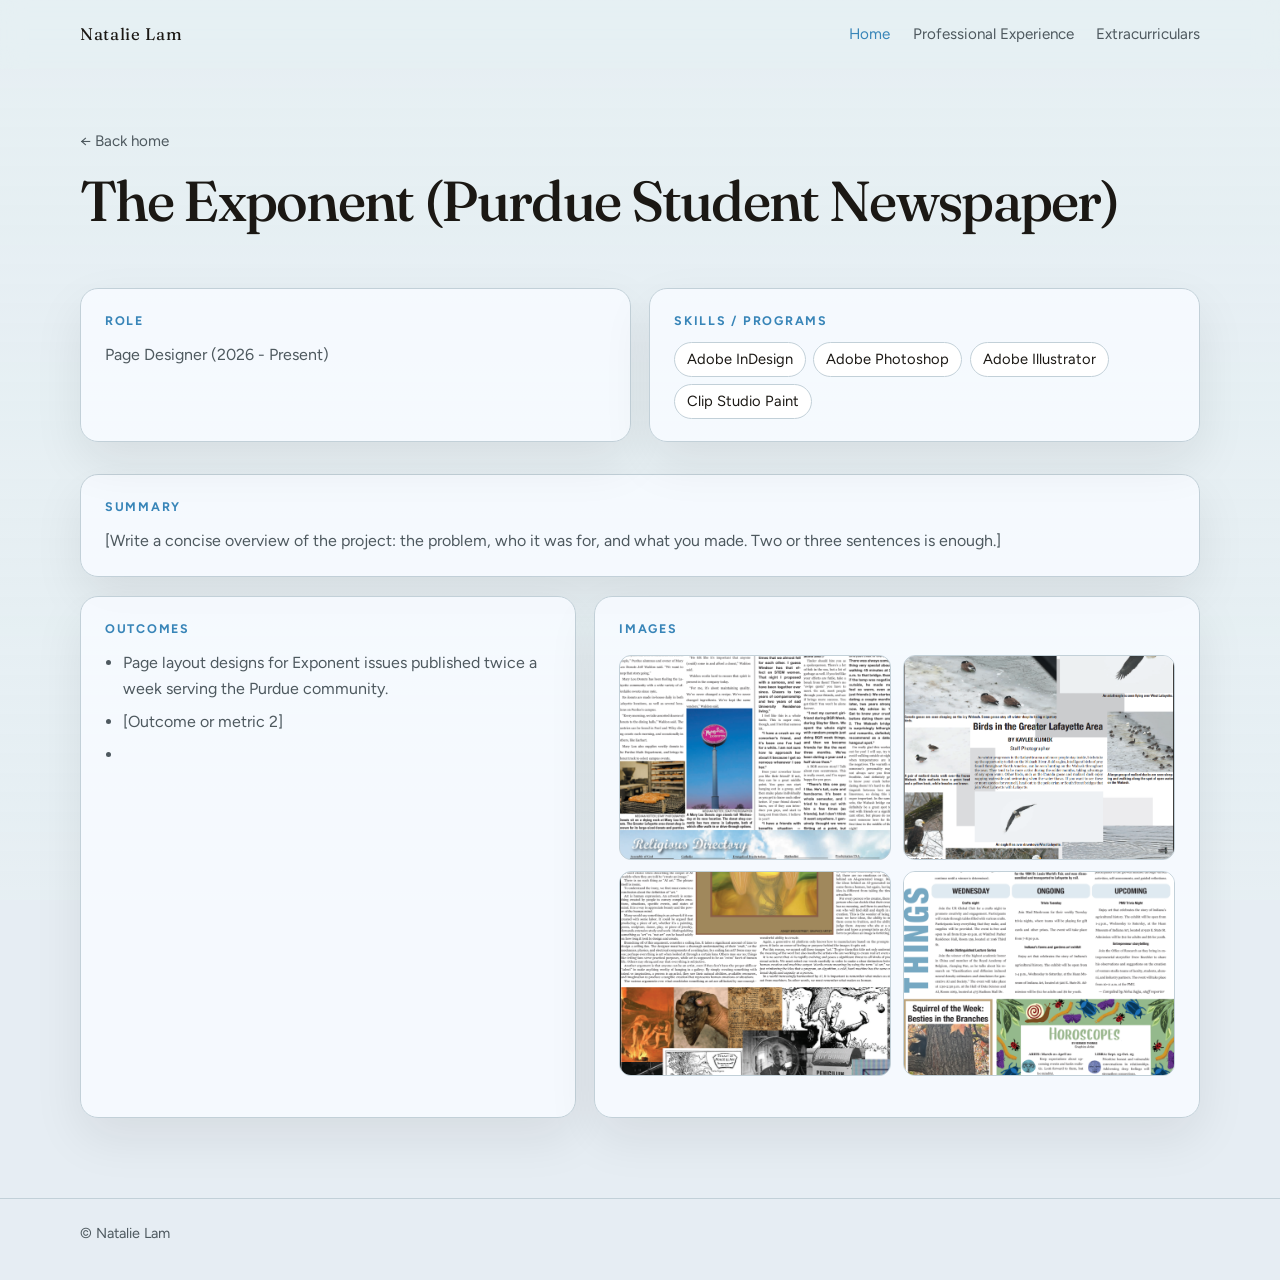
==== HTML/exponent-designer.html @ a299eed5 "filling in stuff" ====
<!DOCTYPE html>
<html lang="en">
<head>
  <meta charset="UTF-8">
  <meta name="viewport" content="width=device-width, initial-scale=1.0">
  <!-- 1. Change the browser tab title -->
  <title>The Exponent — Portfolio</title>
  <link rel="preconnect" href="https://fonts.googleapis.com">
  <link rel="preconnect" href="https://fonts.gstatic.com" crossorigin>
  <link href="https://fonts.googleapis.com/css2?family=Figtree:wght@400;500;600&family=Fraunces:opsz,wght@9..144,500;9..144,600&display=swap" rel="stylesheet">
  <link rel="stylesheet" href="../CSS/style.css">
</head>
<!-- 2. Add a background image: style="--page-bg: url('../Images/your-background.jpg');" -->
<body style="--page-bg: none;">
  <a class="skip-link" href="#main">Skip to content</a>

  <header class="site-header">
    <div class="wrap header-inner">
      <a class="wordmark" href="index.html">Natalie Lam</a>
      <button class="nav-toggle" type="button" aria-expanded="false" aria-controls="site-nav">Menu</button>
      <nav id="site-nav" class="site-nav" aria-label="Primary">
        <a href="../index.html" aria-current="page">Home</a>
        <a href="../#work">Professional Experience</a>
        <a href="../#extracurriculars">Extracurriculars</a>
      </nav>
    </div>
  </header>

  <main id="main" class="page">
    <div class="wrap">
      <article>
        <header class="project-hero">
          <a class="back-link" href="../index.html">← Back home</a>
          <!-- 3. Project name -->
          <h1 class="project-title">The Exponent (Purdue Student Newspaper)</h1>
        </header>

        <section class="meta-row" aria-label="Role and skills">
          <div class="meta-card">
            <h2>Role</h2>
            <!-- 4. Your role / team -->
            <p>Page Designer (2026 - Present)</p>
          </div>
          <div class="meta-card">
            <h2>Skills / programs</h2>
            <!-- 5. Add or remove skill chips -->
            <ul class="skills">
              <li>Adobe InDesign</li>
              <li>Adobe Photoshop</li>
              <li>Adobe Illustrator</li>
              <li>Clip Studio Paint</li>
            </ul>
          </div>
        </section>

        <section class="content-block" aria-labelledby="summary-heading">
          <h2 id="summary-heading">Summary</h2>
          <!-- 6. Project summary -->
          <p>
            [Write a concise overview of the project: the problem, who it was for,
            and what you made. Two or three sentences is enough.]
          </p>
        </section>

        <div class="project-lower">
          <section class="content-block" aria-labelledby="outcomes-heading">
            <h2 id="outcomes-heading">Outcomes</h2>
            <!-- 7. Results, impact, or what you learned -->
            <ul class="outcomes">
              <li>Page layout designs for Exponent issues published twice a week serving the Purdue community.</li>
              <li>[Outcome or metric 2]</li>
              <li></li>
            </ul>
            <!-- 8. Link buttons — replace href, or delete a button you do not need -->
            <!-- <div class="outcome-links" style="margin-top: 1.1rem;">
              <a class="btn" href="#" target="_blank" rel="noopener noreferrer">View prototype</a>
              <a class="btn secondary" href="#" target="_blank" rel="noopener noreferrer">Related document</a>
            </div> -->
          </section>

          <section class="content-block" aria-labelledby="gallery-heading">
            <h2 id="gallery-heading">Images</h2>
            <!-- 9. Replace images; duplicate a <figure> to add more -->
            <div class="image-grid">
              <figure>
                <img src="../Images/exponent 1.png" alt="2026/2/12 issue page 2">
              </figure>
              <figure>
                <img src="../Images/exponent 2.png" alt="2026/2/19 issue page 9">
              </figure>
              <figure>
                <img src="../Images/exponent 3.png" alt="Rivet 2026/2/23 issue page 3">
              </figure>
              <figure>
                <img src="../Images/exponent 4.png" alt="2026/3/9 issue page 4">
              </figure>
            </div>
          </section>
        </div>

        <!-- <p class="hint">
          How to use this template: duplicate this file (for example,
          <code>my-project.html</code>), replace every <code>[bracketed]</code> note,
          then link that file from a card on the home page.
        </p> -->
      </article>
    </div>
  </main>

  <footer class="site-footer">
    <div class="wrap">© Natalie Lam</div>
  </footer>

  <script src="../JS/javascript.js"></script>
</body>
</html>
---- CSS/style.css ----
/* ============================================================
   Portfolio styles — edit the :root tokens to restyle the site.
   Background image: set --page-bg on <body>, e.g.
   style="--page-bg: url('Images/your-background.jpg');"
   ============================================================ */

:root {
  --bg: #e6edf3;
  --paper: rgba(247, 251, 255, 0.88);
  --ink: #1b1814;
  --muted: #4e595f;
  --accent: #3885b8;
  --accent-soft: #ccdfea;
  --line: #c2d0d8;
  --shadow: 0 20px 50px rgba(20, 24, 27, 0.08);
  --radius: 18px;
  --max: 1120px;
  --page-bg: none;
  --ease: 0.35s cubic-bezier(0.22, 1, 0.36, 1);
  --serif: "Fraunces", "Iowan Old Style", Georgia, serif;
  --sans: "Figtree", "Segoe UI", sans-serif;
}

*,
*::before,
*::after {
  box-sizing: border-box;
}

html {
  scroll-behavior: smooth;
}

body {
  margin: 0;
  min-height: 100vh;
  font-family: var(--sans);
  color: var(--ink);
  background-color: var(--bg);
  line-height: 1.6;
}

body::before {
  content: "";
  position: fixed;
  inset: 0;
  z-index: -2;
  background-color: var(--bg);
  background-image: var(--page-bg);
  background-size: cover;
  background-position: center;
  background-attachment: fixed;
}

body::after {
  content: "";
  position: fixed;
  inset: 0;
  z-index: -1;
  background: linear-gradient(180deg, rgba(230, 240, 243, 0.72), rgba(230, 239, 243, 0.9));
  pointer-events: none;
}

img {
  max-width: 100%;
  display: block;
}

a {
  color: inherit;
}

.skip-link {
  position: absolute;
  left: 1rem;
  top: -4rem;
  padding: 0.6rem 0.9rem;
  background: var(--ink);
  color: #fff;
  z-index: 20;
}

.skip-link:focus {
  top: 1rem;
}

.wrap {
  width: min(var(--max), calc(100% - 3.5rem));
  margin: 0 auto;
}

.site-header {
  position: sticky;
  top: 0;
  z-index: 10;
  backdrop-filter: blur(12px);
  background: rgba(230, 240, 243, 0.78);
  border-bottom: 1px solid transparent;
}

.site-header.is-scrolled {
  border-bottom-color: var(--line);
}

.header-inner {
  display: flex;
  align-items: center;
  justify-content: space-between;
  min-height: 4.25rem;
  gap: 1rem;
}

.wordmark {
  font-family: var(--serif);
  font-size: 1.05rem;
  letter-spacing: 0.04em;
  text-decoration: none;
}

.nav-toggle {
  display: none;
  border: 1px solid var(--line);
  background: var(--paper);
  border-radius: 999px;
  padding: 0.45rem 0.85rem;
  font: inherit;
  cursor: pointer;
}

.site-nav {
  display: flex;
  gap: 1.4rem;
}

.site-nav a {
  text-decoration: none;
  font-size: 0.95rem;
  color: var(--muted);
  transition: color var(--ease);
}

.site-nav a:hover,
.site-nav a[aria-current="page"] {
  color: var(--accent);
}

.page {
  padding: 2.5rem 0 5rem;
}

/* ---------- Home intro ---------- */

.intro {
  display: grid;
  grid-template-columns: minmax(0, 1.15fr) minmax(260px, 0.85fr);
  gap: 3rem;
  align-items: start;
  padding: 1.5rem 0 3.5rem;
}

.intro-copy {
  background: var(--paper);
  border: 1px solid var(--line);
  border-radius: var(--radius);
  padding: 2.2rem 2.3rem 2.4rem;
  box-shadow: var(--shadow);
}

.identity {
  display: flex;
  flex-wrap: wrap;
  align-items: center;
  gap: 1rem 1.25rem;
  margin-bottom: 1.35rem;
}

.page-title {
  margin: 0;
  font-family: var(--serif);
  font-size: clamp(2.4rem, 4vw, 4.1rem);
  font-weight: 500;
  line-height: 1.05;
  letter-spacing: -0.03em;
}

.contact-row {
  display: flex;
  flex-wrap: wrap;
  gap: 0.55rem;
}

.contact-btn {
  width: 2.55rem;
  height: 2.55rem;
  display: grid;
  place-items: center;
  border-radius: 999px;
  border: 1px solid var(--line);
  background: #fff;
  color: var(--ink);
  text-decoration: none;
  transition: background var(--ease), color var(--ease), transform var(--ease);
}

.contact-btn:hover,
.contact-btn:focus-visible {
  background: var(--accent);
  color: #fff;
  transform: translateY(-2px);
}

.contact-btn svg {
  width: 1.1rem;
  height: 1.1rem;
}

.bio {
  margin: 0;
  color: var(--muted);
  font-size: 1.05rem;
  max-width: 40rem;
}

.headshot {
  margin: 0;
  overflow: hidden;
  border-radius: var(--radius);
  border: 1px solid var(--line);
  box-shadow: var(--shadow);
  background: #c6d6dd;
}

.headshot img {
  width: 100%;
  height: 100%;
  object-fit: cover;
  aspect-ratio: 4 / 5;
}

/* ---------- Project lists ---------- */

.section {
  padding: 1.25rem 0 2.5rem;
}

.section-heading {
  margin: 0 0 1.4rem;
  font-family: var(--serif);
  font-size: clamp(1.8rem, 3vw, 2.5rem);
  font-weight: 500;
}

.project-list {
  list-style: none;
  margin: 0;
  padding: 0;
  display: grid;
  gap: 1.15rem;
}

.project-card {
  display: grid;
  grid-template-columns: minmax(0, 1.05fr) minmax(220px, 0.95fr);
  gap: 1.5rem;
  align-items: center;
  text-decoration: none;
  color: var(--ink);
  background: var(--paper);
  border: 1px solid var(--line);
  border-radius: var(--radius);
  padding: 1.15rem 1.2rem;
  box-shadow: var(--shadow);
  overflow: hidden;
  transition: color var(--ease), border-color var(--ease);
}

.project-copy h3 {
  margin: 0 0 0.45rem;
  font-family: var(--serif);
  font-size: 1.7rem;
  font-weight: 500;
  transition: color var(--ease);
}

.project-copy p {
  margin: 0;
  color: var(--muted);
  transition: color var(--ease);
}

.project-preview {
  overflow: hidden;
  border-radius: 12px;
  background: #c6d6dd;
}

.project-preview img {
  width: 100%;
  aspect-ratio: 16 / 10;
  object-fit: cover;
  transform: scale(1);
  transition: transform 0.45s cubic-bezier(0.22, 1, 0.36, 1);
}

.project-card:hover,
.project-card:focus-visible {
  border-color: var(--accent-soft);
}

.project-card:hover h3,
.project-card:hover p,
.project-card:focus-visible h3,
.project-card:focus-visible p {
  color: var(--accent);
}

.project-card:hover img,
.project-card:focus-visible img {
  transform: scale(1.08);
}

/* ---------- Project page ---------- */

.project-hero {
  padding: 1.2rem 0 2rem;
}

.back-link {
  display: inline-block;
  margin-bottom: 1.1rem;
  color: var(--muted);
  text-decoration: none;
  font-size: 0.95rem;
}

.back-link:hover {
  color: var(--accent);
}

.project-title {
  margin: 0;
  font-family: var(--serif);
  font-size: clamp(2.3rem, 4.4vw, 4.2rem);
  font-weight: 500;
  letter-spacing: -0.03em;
  line-height: 1.05;
}

.meta-row {
  display: grid;
  grid-template-columns: 1fr 1fr;
  gap: 1.15rem;
  margin: 1.6rem 0 2rem;
}

.meta-card,
.content-block {
  background: var(--paper);
  border: 1px solid var(--line);
  border-radius: var(--radius);
  padding: 1.4rem 1.5rem;
  box-shadow: var(--shadow);
}

.meta-card h2,
.content-block h2 {
  margin: 0 0 0.7rem;
  font-size: 0.78rem;
  letter-spacing: 0.14em;
  text-transform: uppercase;
  color: var(--accent);
}

.meta-card p,
.content-block p {
  margin: 0;
  color: var(--muted);
}

.skills {
  display: flex;
  flex-wrap: wrap;
  gap: 0.45rem;
  margin: 0;
  padding: 0;
  list-style: none;
}

.skills li {
  border: 1px solid var(--line);
  background: #fff;
  border-radius: 999px;
  padding: 0.28rem 0.75rem;
  font-size: 0.92rem;
}

.project-lower {
  display: grid;
  grid-template-columns: minmax(0, 0.9fr) minmax(0, 1.1fr);
  gap: 1.15rem;
  margin-top: 1.15rem;
}

.outcomes {
  margin: 0;
  padding-left: 1.1rem;
  color: var(--muted);
}

.outcomes li + li {
  margin-top: 0.45rem;
}

.image-grid {
  display: grid;
  grid-template-columns: 1fr 1fr;
  gap: 0.7rem;
  margin: 1rem 0 1.2rem;
}

.image-grid figure {
  margin: 0;
  overflow: hidden;
  border-radius: 12px;
  border: 1px solid var(--line);
  background: #c6d5dd;
}

.image-grid img {
  width: 100%;
  aspect-ratio: 4 / 3;
  object-fit: cover;
}

.outcome-links {
  display: flex;
  flex-wrap: wrap;
  gap: 0.6rem;
}

.btn {
  display: inline-flex;
  align-items: center;
  justify-content: center;
  text-decoration: none;
  border-radius: 999px;
  padding: 0.7rem 1.1rem;
  border: 1px solid var(--ink);
  background: var(--ink);
  color: #fff;
  font-size: 0.95rem;
  transition: background var(--ease), color var(--ease);
}

.btn.secondary {
  background: transparent;
  color: var(--ink);
}

.btn:hover,
.btn:focus-visible {
  background: var(--accent);
  border-color: var(--accent);
  color: #fff;
}

.hint {
  margin-top: 2rem;
  color: var(--muted);
  font-size: 0.88rem;
}

.site-footer {
  border-top: 1px solid var(--line);
  padding: 1.4rem 0 2.2rem;
  color: var(--muted);
  font-size: 0.9rem;
}

/* ---------- Mobile ---------- */

@media (max-width: 800px) {
  .wrap {
    width: min(var(--max), calc(100% - 1.5rem));
  }

  .nav-toggle {
    display: inline-flex;
  }

  .site-nav {
    display: none;
    position: absolute;
    right: 0.75rem;
    top: 3.8rem;
    flex-direction: column;
    gap: 0.85rem;
    padding: 1rem 1.15rem;
    background: #f8fdff;
    border: 1px solid var(--line);
    border-radius: 14px;
    box-shadow: var(--shadow);
  }

  .site-nav.is-open {
    display: flex;
  }

  .intro,
  .project-card,
  .meta-row,
  .project-lower {
    grid-template-columns: 1fr;
  }

  .intro {
    gap: 1.2rem;
    padding-top: 0.6rem;
  }

  .intro-copy {
    padding: 1.35rem 1.2rem 1.5rem;
  }

  .identity {
    flex-direction: column;
    align-items: flex-start;
  }

  .headshot {
    order: -1;
  }

  .image-grid {
    grid-template-columns: 1fr;
  }

  body::before {
    background-attachment: scroll;
  }
}
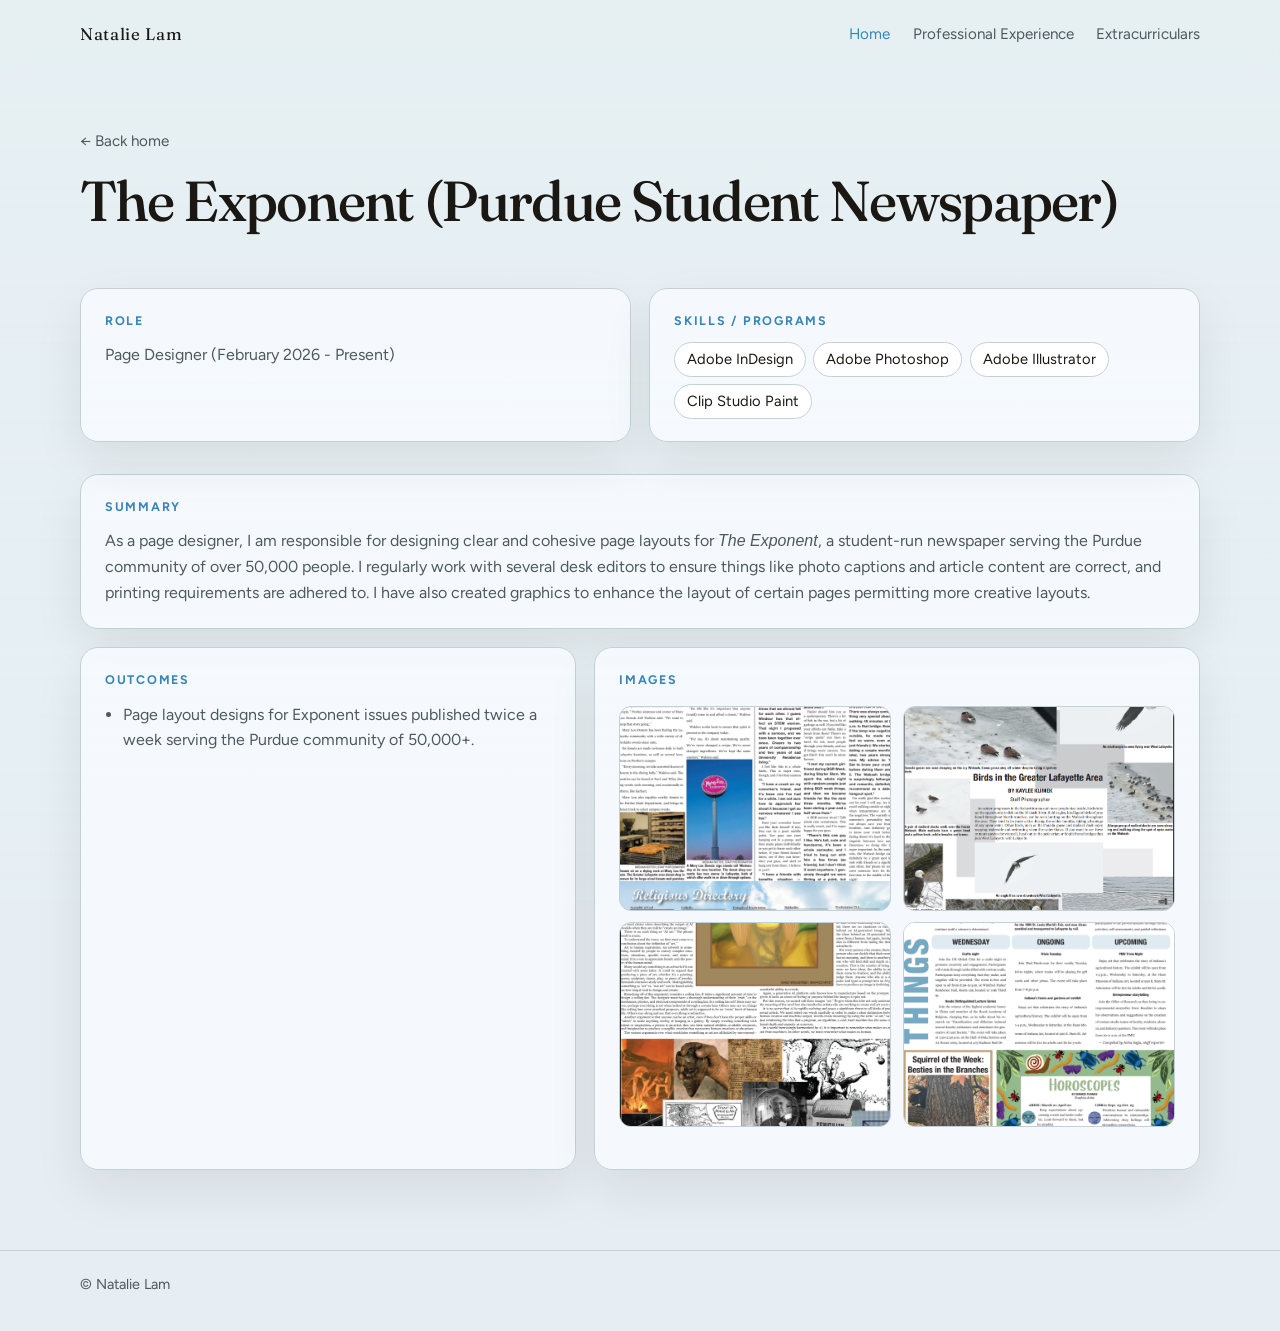
==== commit f595ce83: "filling content" ====
--- a/HTML/exponent-designer.html
+++ b/HTML/exponent-designer.html
@@ -16,7 +16,7 @@
 
   <header class="site-header">
     <div class="wrap header-inner">
-      <a class="wordmark" href="index.html">Natalie Lam</a>
+      <a class="wordmark" href="../index.html">Natalie Lam</a>
       <button class="nav-toggle" type="button" aria-expanded="false" aria-controls="site-nav">Menu</button>
       <nav id="site-nav" class="site-nav" aria-label="Primary">
         <a href="../index.html" aria-current="page">Home</a>
@@ -39,7 +39,7 @@
           <div class="meta-card">
             <h2>Role</h2>
             <!-- 4. Your role / team -->
-            <p>Page Designer (2026 - Present)</p>
+            <p>Page Designer (February 2026 - Present)</p>
           </div>
           <div class="meta-card">
             <h2>Skills / programs</h2>
@@ -57,9 +57,12 @@
           <h2 id="summary-heading">Summary</h2>
           <!-- 6. Project summary -->
           <p>
-            [Write a concise overview of the project: the problem, who it was for,
-            and what you made. Two or three sentences is enough.]
+            As a page designer, I am responsible for designing clear and cohesive page layouts for <i>The Exponent</i>, a student-run 
+            newspaper serving the Purdue community of over 50,000 people. I regularly work with several desk editors to ensure things like 
+            photo captions and article content are correct, and printing requirements are adhered to. I have also created graphics to 
+            enhance the layout of certain pages permitting more creative layouts.
           </p>
+          
         </section>
 
         <div class="project-lower">
@@ -67,9 +70,9 @@
             <h2 id="outcomes-heading">Outcomes</h2>
             <!-- 7. Results, impact, or what you learned -->
             <ul class="outcomes">
-              <li>Page layout designs for Exponent issues published twice a week serving the Purdue community.</li>
-              <li>[Outcome or metric 2]</li>
-              <li></li>
+              <li>Page layout designs for Exponent issues published twice a week serving the Purdue community of 50,000+.</li>
+              <!-- <li>[Outcome or metric 2]</li>
+              <li></li> -->
             </ul>
             <!-- 8. Link buttons — replace href, or delete a button you do not need -->
             <!-- <div class="outcome-links" style="margin-top: 1.1rem;">
